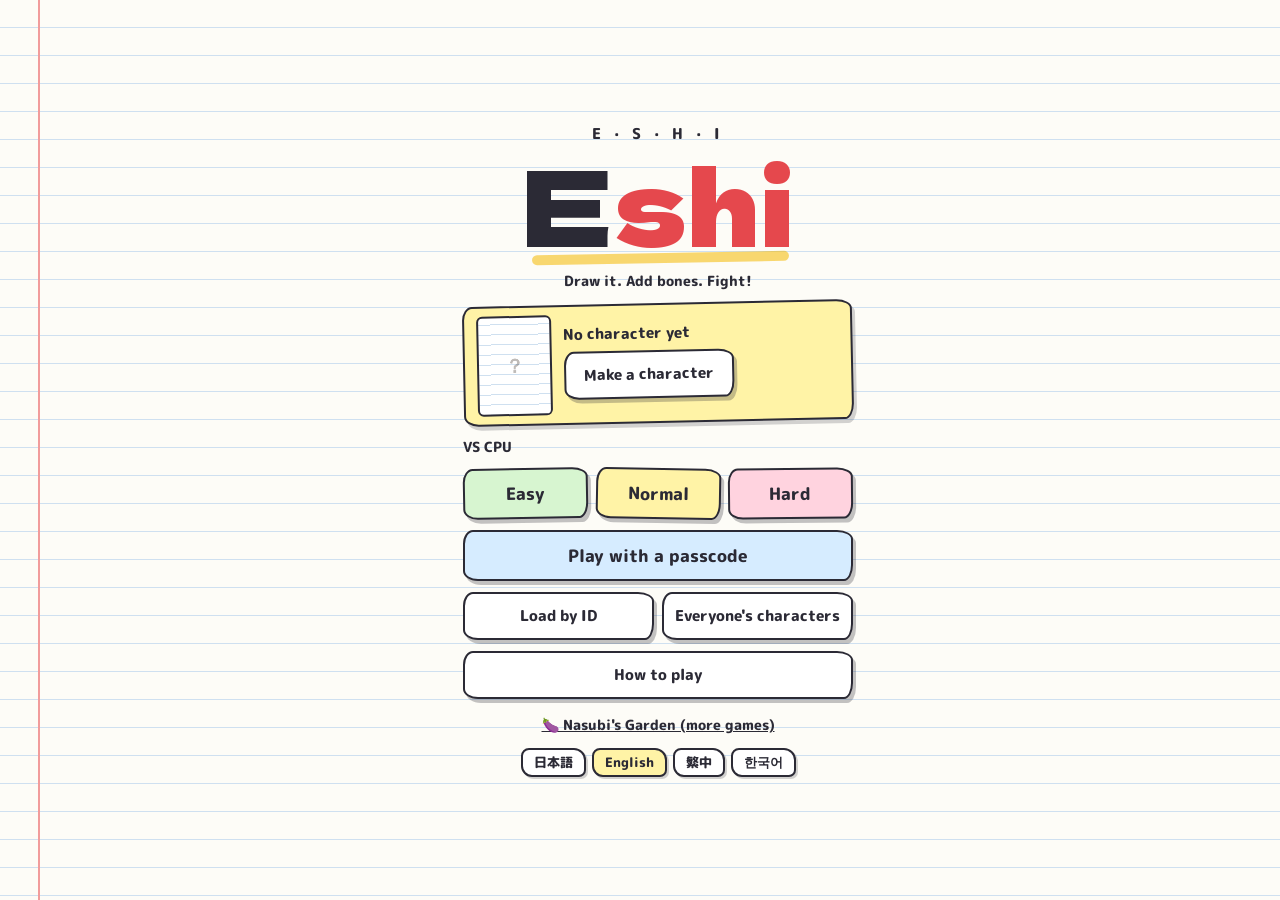
==== index.html @ fdffa98e "広告：結果画面が出たらすぐ見せる（最初の1.2秒は押しても反応しない） Co-Authored-By: Claude Opus 5.5 <noreply@anthropic.com> Claude-S" ====
<!doctype html>
<html lang="ja">
<head>
<!-- Google tag (gtag.js) -->
<script async src="https://www.googletagmanager.com/gtag/js?id=G-5RB6XMN0QR"></script>
<script>
  window.dataLayer = window.dataLayer || [];
  function gtag(){dataLayer.push(arguments);}
  gtag('js', new Date());
  gtag('config', 'G-5RB6XMN0QR');
</script>
<meta charset="utf-8">
<meta name="viewport" content="width=device-width,initial-scale=1,maximum-scale=1,user-scalable=no,viewport-fit=cover">
<meta name="theme-color" content="#fdfcf7">
<meta name="description" content="頭と体・うで・あしを描いて、骨を入れて戦う。描いたキャラで、あいことば対戦。">
<title>絵私（えし）</title>
<link rel="manifest" href="manifest.json">
<link rel="icon" href="icons/icon-192.png">
<link rel="apple-touch-icon" href="icons/icon-192.png">
<meta property="og:title" content="絵私（えし）">
<meta property="og:description" content="頭と体・うで・あしを描いて、骨を入れて戦う。描いたキャラで、あいことば対戦。">
<meta property="og:image" content="https://nasubi-no-oniwa.github.io/eshi/icons/icon-512.png">
<link rel="preconnect" href="https://fonts.googleapis.com">
<link rel="preconnect" href="https://fonts.gstatic.com" crossorigin>
<link href="https://fonts.googleapis.com/css2?family=Dela+Gothic+One&family=M+PLUS+Rounded+1c:wght@500;800;900&display=swap" rel="stylesheet">
<link rel="stylesheet" href="css/style.css">
<!-- nasubi-track: 結果画面とXへの投稿の回数を記録（ゲームの動きには影響しない） -->
<script>(function(){try{var G="eshi",IDS=["ov-result"];
function ev(n){try{if(typeof gtag==='function')gtag('event',n,{game:G});}catch(e){}}
var o=window.open;window.open=function(u){try{if(/intent\/(post|tweet)/.test(String(u)))ev('x_share');}catch(e){}return o.apply(window,arguments);};
if(!IDS.length)return;
function vis(e){if(!e||!e.isConnected||e.closest('[hidden]'))return false;var r=e.getBoundingClientRect();if(r.width<1||r.height<1)return false;for(var n=e;n&&n.nodeType===1;n=n.parentElement){var s=getComputedStyle(n);if(s.display==='none'||s.visibility==='hidden'||parseFloat(s.opacity)<0.05)return false;}return true;}
var was={};setInterval(function(){try{var any=false;for(var i=0;i<IDS.length;i++){if(vis(document.getElementById(IDS[i])))any=true;}if(any&&!was.v)ev('result_view');was.v=any;}catch(e){}},700);
}catch(e){}})();</script>
<!-- nasubi-ad: 結果画面の決めた場所に広告の帯（と、決めた作品だけその下に大きい広告）を出す（遊んでいる最中は出さない・ボタンに重ねない・広告の幅320pxを切らない・結果が出たらすぐ見せるが、最初の1.2秒は押しても反応しない・結果画面が出るたびに読みこみ直す（30秒に1回まで）） -->
<script>(function(){try{var C=[{"a": "#ov-result .card", "v": "#ov-result"}],BIG=1,AD='https://nasubi-no-oniwa.github.io/ad/',AD2='https://nasubi-no-oniwa.github.io/ad/big.html',LOCK=1200,MIN=30000;
if(/[?&]noad=1/.test(location.search))return;
var ifr=null,ifr2=null,boxes=[],bigs=[],since=0,shown=false,last=0;
function vis(e){if(!e||!e.isConnected||e.closest('[hidden]'))return false;var r=e.getBoundingClientRect();if(r.width<1||r.height<1)return false;for(var n=e;n&&n.nodeType===1;n=n.parentElement){var s=getComputedStyle(n);if(s.display==='none'||s.visibility==='hidden'||parseFloat(s.opacity)<0.05)return false;}return true;}
function mk(){var b=document.createElement('div');b.className='nsb-ad';b.style.cssText='display:block;position:static;float:none;box-sizing:content-box;width:320px;min-width:320px;max-width:none;height:50px;margin:20px calc((100% - 320px) / 2) 0;padding:0;border:0;background:none;box-shadow:none;border-radius:0;transform:none;overflow:hidden;flex:0 0 auto;align-self:center;transform:rotate(.6deg);';return b;}
function mk2(){var g=document.createElement('div');g.className='nsb-ad nsb-big';g.style.cssText='display:block;position:static;float:none;box-sizing:content-box;width:300px;min-width:300px;max-width:none;height:250px;margin:20px calc((100% - 300px) / 2) 0;padding:0;border:0;background:none;box-shadow:none;border-radius:0;transform:none;overflow:hidden;flex:0 0 auto;align-self:center;transform:rotate(.6deg);';return g;}
function mkf(u,w,h){var f=document.createElement('iframe');f.title='ad';f.setAttribute('scrolling','no');f.width=w;f.height=h;f.style.cssText='border:0;margin:0;padding:0;width:'+w+'px;height:'+h+'px;display:block;max-width:none;visibility:hidden;pointer-events:none';f.src=u;return f;}
function rel(f,u){try{f.contentWindow.location.replace(u);}catch(_){f.src=u;}}
function place(){for(var i=0;i<C.length;i++){var a=document.querySelector(C[i].a);if(!a)continue;var b=boxes[i]||(boxes[i]=mk());if(C[i].p==='first'){if(a.firstElementChild!==b)a.insertBefore(b,a.firstChild);}else if(b.parentNode!==a)a.appendChild(b);
if(BIG){var g=bigs[i]||(bigs[i]=mk2());if(b.nextSibling!==g)a.insertBefore(g,b.nextSibling);}}}
function hide(){if(ifr){ifr.style.visibility='hidden';ifr.style.pointerEvents='none';}if(ifr2){ifr2.style.visibility='hidden';ifr2.style.pointerEvents='none';}}
function tick(){try{place();var k=-1;for(var i=0;i<C.length;i++){var v=document.querySelector(C[i].v),b=boxes[i];if(b&&vis(v)&&vis(b)){k=i;break;}}
if(k<0){since=0;shown=false;hide();return;}
var now=Date.now();if(!since)since=now;var pe=(now-since<LOCK)?'none':'auto';
if(!ifr)ifr=mkf(AD,320,50);if(BIG&&!ifr2)ifr2=mkf(AD2,300,250);
var fresh=false;if(ifr.parentNode!==boxes[k]){boxes[k].appendChild(ifr);fresh=true;}if(BIG&&ifr2.parentNode!==bigs[k]){bigs[k].appendChild(ifr2);fresh=true;}
if(fresh)last=now;else if(!shown&&now-last>=MIN){rel(ifr,AD);if(ifr2)rel(ifr2,AD2);last=now;}
ifr.style.visibility='visible';ifr.style.pointerEvents=pe;if(ifr2){ifr2.style.visibility='visible';ifr2.style.pointerEvents=pe;}shown=true;}catch(_){}}
function go(){place();try{new MutationObserver(place).observe(document.body,{childList:true,subtree:true});}catch(_){}setInterval(tick,300);}
if(document.body)go();else document.addEventListener('DOMContentLoaded',go);
}catch(e){}})();</script>
</head>
<body>
<!-- タイトル -->
<section id="title" class="screen active">
  <div class="title-box">
    <p class="kana" data-i="kana">え　し</p>
    <h1 class="logo" data-ih="logo">絵<span>私</span></h1>
    <p class="tag" data-i="tag">描いて、骨を入れて、たたかえ。</p>
    <div class="my-char"><canvas id="t-preview" width="150" height="200"></canvas><div><p id="t-name" data-i="no_char">まだキャラがいません</p><button class="btn sub" id="btn-edit" data-i="make_char">キャラをつくる</button><p class="t-id" id="t-id"></p><p class="pool" id="t-pool"></p></div></div>
    <div class="menu">
      <p class="menu-label" data-i="vs_cpu">CPUとたいせん</p>
      <div class="lv-row">
        <button class="btn lv" data-level="easy" data-i="easy">よわい</button>
        <button class="btn lv" data-level="normal" data-i="normal">ふつう</button>
        <button class="btn lv" data-level="hard" data-i="hard">つよい</button>
      </div>
      <button class="btn online" id="btn-online" data-i="online">あいことばで対戦</button>
      <div class="two-row"><button class="btn sub" id="btn-find" data-i="find_btn">IDでよぶ</button><button class="btn sub" id="btn-gal" data-i="gal_btn">みんなのキャラ</button></div>
      <button class="btn sub" id="btn-howto" data-i="howto">あそびかた</button>
    </div>
    <a class="home-link" href="https://nasubi-no-oniwa.github.io/" data-i="home_e">🍆 なすびのお庭へ</a>
    <div class="langs" role="group" aria-label="Language"><button type="button" data-lang="ja">日本語</button><button type="button" data-lang="en">English</button><button type="button" data-lang="zh">繁中</button><button type="button" data-lang="ko">한국어</button></div>
  </div>
</section>

<!-- キャラをつくる -->
<section id="editor" class="screen">
  <div class="ed-top">
    <button class="mini" id="ed-back" data-i="back">もどる</button>
    <input id="ed-name" maxlength="8" placeholder="キャラの名前" data-ip="char_name" autocomplete="off">
    <b class="ed-timer" id="ed-timer" hidden>60</b>
    <button class="mini" id="ed-help" aria-label="使いかた" data-ia="help">？</button>
    <button class="mini" id="ed-more" aria-label="そのほか" data-ia="more">…</button>
    <button class="mini go" id="ed-done" data-i="done">完成！</button>
  </div>
  <div class="ed-tabbar"><button class="ed-arrow" id="ed-prev" aria-label="前のパーツ" data-ia="prev_part">‹</button><div id="ed-tabs" class="ed-tabs"></div><button class="ed-arrow" id="ed-next" aria-label="次のパーツ" data-ia="next_part">›</button></div>
  <div id="ed-wrap" class="ed-wrap"><canvas id="ed-canvas"></canvas>
    <div class="ed-tip" id="ed-bone-tip"></div>
    <div class="ed-zoom"><button id="ed-zin">＋</button><button id="ed-zout">－</button><button id="ed-zfit" data-i="fit">全体</button></div>
    <p class="ed-stat" id="ed-stat"></p>
    <div id="ed-menu" class="ed-menu" hidden><button id="ed-sample" data-i="sample">おてほんを出す</button><button id="ed-mirror">左右コピー</button><button id="ed-clear" class="warn" data-i="clear_part">このパーツを全部消す</button></div>
  </div>
  <div id="ed-tools" class="ed-tools">
    <button data-tool="pen"><i>✏️</i><span data-i="t_pen">ペン</span></button><button data-tool="fill"><i>🪣</i><span data-i="t_fill">ぬる</span></button><button data-tool="erase"><i>🧽</i><span data-i="t_erase">けす</span></button><button data-tool="shape"><i>🔷</i><span data-i="t_shape">図形</span></button><button data-tool="stamp"><i>⭐</i><span data-i="t_stamp">スタンプ</span></button><button data-tool="bone" class="bone"><i>🦴</i><span data-i="t_bone">骨</span></button><button id="ed-undo" class="undo"><i>↶</i><span data-i="t_undo">もどす</span></button>
  </div>
  <div class="ed-paint"><div id="ed-colors" class="ed-colors"></div><button id="ed-size-btn" class="ed-size-btn" aria-label="ふとさ" data-ia="size"><i id="ed-size-dot"></i></button>
    <div class="ed-size" id="ed-size-pop" hidden><span data-i="size">ふとさ</span><input type="range" id="ed-size" min="2" max="48" step="1" value="8"><b id="ed-size-n">8</b></div>
  </div>
</section>

<!-- たたかう -->
<section id="fight" class="screen">
  <canvas id="view"></canvas>
  <div class="hud">
    <div class="note s0"><b class="nm" id="nm0" data-i="you">あなた</b><div class="bars" id="bars0"></div></div>
    <div class="mid"><div class="timer" id="timer">90</div><button class="mini quit" id="btn-quit" data-i="quit">やめる</button><span class="watchers" id="watchers" hidden></span></div>
    <div class="note s1"><b class="nm" id="nm1">CPU</b><div class="bars" id="bars1"></div></div>
  </div>
  <div id="hurt-flash"></div>
  <div id="pops"></div>
  <div id="cheers"></div>
  <div class="watch-tag" id="watch-tag" hidden data-i="watching">観戦中</div>
  <div class="cheer-bar" id="cheer-bar" hidden><button data-e="0">👏</button><button data-e="1">🔥</button><button data-e="2">😂</button><button data-e="3">😱</button><button data-e="4">💪</button><button data-e="5">✨</button></div>
  <div class="big-msg" id="big-msg"></div>
  <div class="stick" id="stick"><i></i></div>
  <div class="pad">
    <button id="b-jump" class="pb jump"><span data-i="jump">ジャンプ</span></button>
    <button id="b-atk" class="pb atk"><span data-i="punch">パンチ</span></button>
  </div>
</section>

<div class="overlay" id="ov-result">
  <div class="card">
    <h2 id="res-title" data-i="win">かち！</h2>
    <p id="res-sub"></p>
    <div class="gallery"><figure><canvas id="g0" width="150" height="200"></canvas><figcaption id="gn0"></figcaption></figure><b>VS</b><figure><canvas id="g1" width="150" height="200"></canvas><figcaption id="gn1"></figcaption></figure></div>
    <button class="btn sub" id="btn-keep" data-i="keep_one">相手のキャラをライバル帳に入れる</button>
    <button class="btn sub" id="btn-savedraw" hidden data-i="save_draw">描いたキャラを保存する（IDがつく）</button>
    <button class="btn primary" id="btn-again" data-i="again">もう一回</button>
    <p class="hint" id="again-msg"></p>
    <button class="btn sub" id="btn-reedit" data-i="edit_char">キャラをなおす</button>
    <button class="btn sub" id="btn-title" data-i="to_title">タイトルへ</button>
  </div>
</div>
<div class="overlay" id="ov-online">
  <div class="card">
    <h2 class="small" data-i="online">あいことばで対戦</h2>
    <div id="online-form">
      <div class="mode-pick" id="mode-pick"><button data-mode="normal" class="on" data-i="mode_now">いまのキャラで</button><button data-mode="raku" data-ih="mode_raku">らくがきバトル<small>ふたりで60秒で描く</small></button></div>
      <label class="field-l"><span data-i="passcode">あいことば</span><input id="in-code" maxlength="20" autocomplete="off" placeholder="例：えし123" data-ip="ex_code"></label>
      <label class="field-l"><span data-i="name">なまえ</span><input id="in-name" maxlength="8" autocomplete="off" placeholder="ななし" data-ip="noname"></label>
      <p class="hint" data-ih="online_note">同じあいことばを入れた人と対戦します。3人目からは<b>観戦</b>になります（応援スタンプを送れます）。<br>あそびかたは、さきに入った人のほうになります。</p>
      <button class="btn primary wide" id="btn-join" data-i="join">はいる</button>
    </div>
    <div id="online-wait" hidden>
      <p class="wait-code"><span data-i="wait_pre">あいことば「</span><b id="wait-code"></b><span data-i="wait_post">」</span></p>
      <p class="wait-msg" id="wait-msg" data-i="waiting">あいてを待っています…</p>
      <button class="btn sub wide" id="btn-copy" data-i="copy_link">さそうリンクをコピー</button>
    </div>
    <p class="err" id="online-err"></p>
    <button class="btn sub wide" id="btn-online-close" data-i="back">もどる</button>
  </div>
</div>
<div class="overlay" id="ov-howto">
  <div class="card howto">
    <h2 data-i="howto">あそびかた</h2>
    <ul>
      <li data-ih="h1"><b>キャラをつくる</b>：頭と体・左うで・右うで・左あし・右あし（＋かざり2つ）を描きます。色は10色＋🎨で好きな色、ふとさは自由。「ペン」で描く、「ぬる」で線にかこまれた所をぬりつぶす、「けす」で消す。</li>
      <li data-ih="h2"><b>骨</b>：うで・あしには、まっすぐな骨が入っています。骨をタップすると関節が増え、関節をドラッグすると曲がります（関節をタップで消す）。描いた絵は、近い骨にくっついて動きます。</li>
      <li data-ih="h3"><b>うで</b>：骨が長いほど遠くまで届くけれど、当たるまで時間がかかる。関節が多いほど、当たる範囲が広くダメージも少し大きいけれど、やっぱり時間がかかる。</li>
      <li data-ih="h4"><b>あし</b>：長いほど速く歩けて高くとべるけれど、体が大きくなって当たりやすい。関節が多いと、ふらふらしてまっすぐ歩けない（そのぶん当たりにくい）。</li>
      <li data-ih="h5"><b>当たり</b>：攻撃が当たった腕・足が削れて、色が濃くなっていきます。0になるともげて吹っ飛びます。<b>頭</b>に当たると<b>クリティカル</b>（どこかの腕・足に大ダメージ＋少しよろける）。</li>
      <li data-ih="h6"><b>もげると</b>：足1本→けんけんで遅い／足0本→動けない。うで1本→攻撃の間かくが長い／うで0本→体当たりだけ。<b>4本ぜんぶもげたら負け</b>。</li>
      <li data-ih="h7"><b>90秒</b>たったら、残った腕・足の数が多いほうの勝ち（同じなら残りの合計）。</li>
      <li data-ih="h8"><b>見かた</b>：キャラはいつも相手の方を向きます。足もとの矢印は歩いている向き。自分のまわりの白い円が、パンチが届く範囲（相手が入るとオレンジ）。相手の赤い円が光ったら、パンチが来る合図。</li>
      <li data-ih="h9"><b>体力</b>：左上・右上のふせんの人形で、うで・あしの残りが分かります（緑→黄→赤、灰色はもげた）。</li>
      <li data-ih="h10"><b>操作</b>：スマホは画面の左側をドラッグして移動、右下でパンチとジャンプ。ジャンプ中にパンチすると、ふりおろし攻撃。PCは 矢印/WASD で移動、J でパンチ、K かスペースでジャンプ。</li>
      <li data-ih="h11"><b>キャラID</b>：完成すると、英数字8文字のIDがもらえます。IDを入れると、だれでもそのキャラを再現して使えます（自分のキャラにする・CPUの相手にする）。直して完成すると新しいIDになり、元のキャラは残ります。IDはスクショかメモをしておくと、機種変更しても戻せます。</li>
      <li data-ih="h12"><b>みんなのキャラ</b>：「公開する」をえらんだキャラの一覧です（新しい順・人気順）。変な絵は「通報」できます。自分のキャラは、作ったスマホから消せます。しばらく使われていないキャラは、いっぱいになると古い順に消えます。</li>
      <li data-ih="h13"><b>らくがきバトル</b>：あいことば対戦でえらべます。ふたり同時に<b>60秒</b>で描いて（おたがいに見えない）、「せーの」で発表してから戦います。体を描けなかったら黒い棒人間で戦います。</li>
      <li data-ih="h14"><b>観戦</b>：同じあいことばに3人目から入ると観戦になります（10人まで）。応援スタンプを送れます。</li>
      <li data-ih="h15"><b>かざり</b>：しっぽ・羽・角など、4つまで描けます。体の前に出すか後ろにするか選べます。当たり判定はなく、ゆらゆらゆれます。</li>
      <li data-ih="h16"><b>描く道具</b>：「図形」で直線・丸・四角、「スタンプ」で目・口・星など。2本指（PCはホイール）で拡大・移動できます。</li>
      <li data-ih="h17"><b>描くとき</b>：骨モードで黄色の●をドラッグすると、うで・あし・かざりのつく場所を動かせます（絵もいっしょに動く）。右上の「…」の「左右コピー」で反対がわにうつせます。</li>
    </ul>
    <button class="btn primary" id="btn-howto-close" data-i="close">とじる</button>
  </div>
</div>
<div class="overlay" id="ov-save">
  <div class="card">
    <h2 class="small" id="sv-title" data-i="sv_title">キャラにIDをつける</h2>
    <canvas id="sv-prev" class="mini-prev" width="120" height="160"></canvas>
    <div id="sv-form">
      <label class="field-l"><span data-i="author">作者名</span><input id="sv-author" maxlength="8" autocomplete="off" placeholder="ななし" data-ip="noname"></label>
      <label class="chk"><input type="checkbox" id="sv-pub"> <span data-i="sv_pub">「みんなのキャラ」に公開する</span></label>
      <label class="chk" id="sv-mine-l" hidden><input type="checkbox" id="sv-mine" checked> <span data-i="sv_mine">自分のキャラにする</span></label>
      <p class="hint" data-i="sv_hint">IDを教えると、だれでもこのキャラを使えます。公開すると、IDを知らない人も一覧から使えます。</p>
      <button class="btn primary wide" id="sv-ok" data-i="sv_ok">保存してIDをもらう</button>
      <button class="btn sub wide" id="sv-skip" data-i="sv_skip">IDなしで使う</button>
    </div>
    <div id="sv-done" hidden>
      <p class="hint" data-i="sv_id_l">このキャラのID</p>
      <p class="big-id" id="sv-id"></p>
      <button class="btn sub wide" id="sv-copy" data-i="copy_id">IDをコピー</button>
      <p class="hint warn" data-i="sv_warn">スクショかメモをしておくと、機種変更しても戻せます</p>
      <button class="btn primary wide" id="sv-close">OK</button>
    </div>
    <p class="err" id="sv-err"></p>
  </div>
</div>
<div class="overlay" id="ov-find">
  <div class="card">
    <h2 class="small" data-i="find_title">IDでキャラをよぶ</h2>
    <div class="id-row"><input id="in-id" maxlength="8" autocomplete="off" autocapitalize="characters" spellcheck="false" placeholder="英数字8文字" data-ip="id_ph"><button class="btn primary" id="btn-find-go" data-i="call">よぶ</button></div>
    <p class="err" id="find-err"></p>
    <div id="my-ids" class="my-ids"></div>
    <button class="btn sub wide" id="btn-find-close" data-i="back">もどる</button>
  </div>
</div>
<div class="overlay" id="ov-gal">
  <div class="card gal">
    <h2 class="small" data-i="gal_title">みんなのキャラ</h2>
    <div class="gal-tabs" id="gal-tabs"><button data-sort="t" class="on" data-i="gal_new">新しい順</button><button data-sort="uses" data-i="gal_pop">人気順</button></div>
    <div class="gal-grid" id="gal-grid"></div>
    <p class="hint" id="gal-msg"></p>
    <button class="btn sub wide" id="gal-more" hidden data-i="gal_more">もっと見る</button>
    <button class="btn sub wide" id="gal-close" data-i="back">もどる</button>
  </div>
</div>
<div class="overlay" id="ov-char">
  <div class="card">
    <canvas id="cd-prev" class="mini-prev" width="150" height="200"></canvas>
    <h2 class="small" id="cd-name"></h2>
    <p class="cd-meta" id="cd-meta"></p>
    <button class="btn primary wide" id="cd-use" data-i="cd_use">自分のキャラにする</button>
    <p class="menu-label" data-i="cd_cpu">CPUの相手にして戦う</p>
    <div class="lv-row" id="cd-lv"><button class="btn lv" data-level="easy" data-i="easy">よわい</button><button class="btn lv" data-level="normal" data-i="normal">ふつう</button><button class="btn lv" data-level="hard" data-i="hard">つよい</button></div>
    <button class="btn sub wide" id="cd-keep" data-i="cd_keep">ライバル帳に入れる</button>
    <div class="cd-small"><button class="mini" id="cd-copy" data-i="copy_id">IDをコピー</button><button class="mini" id="cd-report" data-i="report">通報する</button><button class="mini warn" id="cd-del" data-i="del_char">このキャラを消す</button></div>
    <p class="err" id="cd-err"></p>
    <button class="btn sub wide" id="cd-close" data-i="back">もどる</button>
  </div>
</div>
<div class="overlay" id="ov-drawwait">
  <div class="card">
    <h2 class="small" id="dw-title" data-i="dw_title0">ふたりが描いています</h2>
    <div class="dw-timer" id="dw-timer">60</div>
    <p class="hint" id="dw-msg" data-i="dw_msg0">描きおわったら、「せーの」で発表！</p>
    <div class="cheer-bar in-card" id="dw-cheer" hidden><button data-e="0">👏</button><button data-e="1">🔥</button><button data-e="2">😂</button><button data-e="3">😱</button><button data-e="4">💪</button><button data-e="5">✨</button></div>
    <button class="btn sub wide" id="dw-quit" data-i="quit">やめる</button>
  </div>
</div>
<div class="overlay reveal-ov" id="ov-reveal">
  <div class="reveal">
    <p class="rv-say" id="rv-say" data-i="rv_ready">せーの…</p>
    <div class="rv-row"><figure id="rvf0"><canvas id="rv0" width="150" height="200"></canvas><figcaption id="rvn0"></figcaption></figure><b>VS</b><figure id="rvf1"><canvas id="rv1" width="150" height="200"></canvas><figcaption id="rvn1"></figcaption></figure></div>
  </div>
</div>
<div id="coach" class="coach" hidden><div class="coach-ring" id="coach-ring"></div><div class="coach-box" id="coach-box"><p id="coach-text"></p><div class="coach-btns"><button class="mini" id="coach-skip" data-i="skip">とばす</button><span id="coach-n"></span><button class="mini go" id="coach-next" data-i="next">つぎへ</button></div></div></div>
<div id="toast" class="toast"></div>
<script src="js/i18n.js"></script>
<script src="lib/three.min.js"></script>
<script src="js/char.js"></script>
<script src="js/editor.js"></script>
<script src="js/model.js"></script>
<script src="js/sim.js"></script>
<script src="js/cpu.js"></script>
<script src="js/online.js"></script>
<script src="js/store.js"></script>
<script src="js/firebase-config.js"></script>
<script src="js/main.js"></script>
</body>
</html>
---- css/style.css ----
/* ノートの上で戦う：方眼ノート・ふせん・えんぴつ書きの見た目 */
:root { --ink: #2b2a35; --paper: #fdfcf7; --line: #cfe0f0; --margin: #f19c9c; --gold: #f5b800; --red: #e5484d; --blue: #3b82f6; --purple: #7c5cff;
  --note-y: #fff3a6; --note-p: #ffd3df; --note-b: #d6ecff; --note-g: #d7f5d0;
  --round: "M PLUS Rounded 1c", "Hiragino Maru Gothic ProN", sans-serif; --display: "Dela Gothic One", "M PLUS Rounded 1c", sans-serif;
  --wob: 10px 16px 9px 15px / 14px 9px 16px 10px; }
* { box-sizing: border-box; -webkit-tap-highlight-color: transparent; }
html, body { margin: 0; height: 100%; overflow: hidden; color: var(--ink); font-family: var(--round); font-weight: 800; -webkit-user-select: none; user-select: none; touch-action: manipulation; overscroll-behavior: none;
  background-color: var(--paper); background-image: linear-gradient(90deg, transparent 38px, var(--margin) 38px, var(--margin) 40px, transparent 40px), repeating-linear-gradient(180deg, transparent 0 27px, var(--line) 27px 28px); }
button { font-family: inherit; font-weight: 800; color: inherit; cursor: pointer; }
.screen { position: fixed; inset: 0; display: none; flex-direction: column; align-items: center; }
.screen.active { display: flex; }
/* ふせんのボタン */
.btn { border: 2.5px solid var(--ink); border-radius: var(--wob); background: #fff; padding: 11px 18px; font-size: 17px; box-shadow: 3px 4px 0 rgba(43,42,53,.28); }
.btn:active { transform: translate(2px, 3px); box-shadow: 1px 1px 0 rgba(43,42,53,.28); }
.btn:disabled { opacity: .5; }
.btn.primary { background: var(--note-g); }
.btn.sub { background: #fff; font-size: 15px; }
.btn.online { background: var(--note-b); }
.btn.wide { width: 100%; }
.mini { border: 2px solid var(--ink); border-radius: 8px 12px 7px 11px; background: #fff; font-size: 12px; padding: 5px 8px; flex-shrink: 0; white-space: nowrap; }
.mini:disabled { opacity: .35; }

/* タイトル */
#title { justify-content: center; overflow: auto; padding: 14px 14px 14px 50px; }
.title-box { text-align: center; width: 100%; max-width: 390px; }
.proto { display: inline-block; margin: 0 0 4px; background: var(--ink); color: #fff; border-radius: 6px 10px 5px 9px; padding: 2px 14px; font-size: 12px; transform: rotate(-3deg); }
.kana { margin: 0; font-size: 15px; letter-spacing: .3em; }
.logo { font-family: var(--display); font-weight: 400; font-size: clamp(64px, 24vw, 104px); margin: 0; white-space: nowrap; line-height: 1.1; color: var(--ink); position: relative; display: inline-block; }
.logo span { color: var(--red); }
.logo::after { content: ""; position: absolute; left: 4%; right: 2%; bottom: -4px; height: 10px; background: rgba(245,184,0,.55); border-radius: 6px; transform: rotate(-1deg); z-index: -1; }
.tag { margin: 12px 0 12px; font-size: 14px; }
.my-char { display: flex; align-items: center; gap: 12px; background: var(--note-y); border: 2.5px solid var(--ink); border-radius: var(--wob); padding: 8px 12px; margin-bottom: 14px; text-align: left; transform: rotate(-1.2deg); box-shadow: 3px 4px 0 rgba(43,42,53,.2); }
.my-char canvas { width: 75px; height: 100px; background: #fff; background-image: repeating-linear-gradient(0deg, transparent 0 9px, var(--line) 9px 10px); border-radius: 6px; border: 2px solid var(--ink); flex-shrink: 0; }
.my-char p { margin: 0 0 6px; font-size: 15px; }
.menu { display: flex; flex-direction: column; gap: 11px; }
.menu-label { margin: 0; font-size: 14px; text-align: left; }
.lv-row { display: flex; gap: 8px; } .btn.lv { flex: 1; padding: 11px 4px; }
.btn.lv[data-level="easy"] { background: var(--note-g); transform: rotate(-1deg); } .btn.lv[data-level="normal"] { background: var(--note-y); transform: rotate(1deg); } .btn.lv[data-level="hard"] { background: var(--note-p); transform: rotate(-.6deg); }
.home-link { display: inline-block; margin-top: 16px; color: var(--ink); font-size: 14px; }

/* キャラをつくる */
#editor { padding: 6px 8px calc(8px + env(safe-area-inset-bottom, 0px)); gap: 5px; }
#editor > * { width: 100%; max-width: 520px; }
.ed-top { display: flex; gap: 6px; align-items: center; }
#ed-name { flex: 1; min-width: 0; font: inherit; font-size: 16px; padding: 6px 10px; border: 2.5px solid var(--ink); border-radius: var(--wob); background: #fff; -webkit-user-select: text; user-select: text; }
.ed-tabs { display: flex; gap: 3px; }
.ed-tabs button { flex: 1; min-width: 0; border: 2px solid var(--ink); border-radius: 8px 8px 3px 3px; background: #fff; font-size: 11px; padding: 6px 0; white-space: nowrap; overflow: hidden; }
.ed-tabs button.on { background: var(--note-y); transform: translateY(-2px); }
.ed-tabs button[data-part^="ex"] { background: #f4f0ff; } .ed-tabs button[data-part^="ex"].on { background: #e0d6ff; }
.ed-tools { display: flex; gap: 4px; align-items: center; }
.ed-tools { gap: 3px; } .ed-tools button[data-tool] { border: 2px solid var(--ink); border-radius: 8px 12px 7px 11px; background: #fff; font-size: 12px; padding: 5px 8px; white-space: nowrap; }
.ed-tools .mini { font-size: 11px; padding: 5px 6px; }
.ed-tools button[data-tool].on { background: var(--ink); color: #fff; }
.ed-tools button.bone.on { background: var(--purple); }
.grow { flex: 1; }
.ed-tip { margin: 0; font-size: 11px; color: var(--purple); height: 30px; line-height: 15px; text-align: center; overflow: hidden; }
.ed-wrap { flex: 1; min-height: 0; display: flex; align-items: center; justify-content: center; }
#ed-canvas { border: 2.5px solid var(--ink); border-radius: 6px; touch-action: none; background: #fff; box-shadow: 4px 5px 0 rgba(43,42,53,.2); }
.ed-stat { margin: 0; font-size: 12px; text-align: center; font-weight: 500; min-height: 17px; } .ed-stat b { font-weight: 900; }
.ed-colors { display: grid; grid-template-columns: repeat(11, 1fr); gap: 4px; }
.ed-colors button { aspect-ratio: 1; border-radius: 50%; border: 2.5px solid var(--ink); padding: 0; min-width: 0; font-size: 14px; }
.ed-colors button.free { background: conic-gradient(#ef4444, #f5b800, #22c55e, #3b82f6, #8b5cf6, #ef4444); }
.ed-colors button.on { outline: 3px solid var(--gold); outline-offset: 1px; transform: scale(1.1); }
#ed-color-in { position: absolute; width: 1px; height: 1px; opacity: 0; pointer-events: none; }
.ed-size { display: flex; align-items: center; gap: 8px; font-size: 12px; }
.ed-size input { flex: 1; accent-color: var(--ink); }
.ed-size i { display: block; border-radius: 50%; border: 2px solid var(--ink); flex-shrink: 0; }

/* たたかう */
#fight { background: #d8b98e; }
#view { position: absolute; inset: 0; width: 100%; height: 100%; display: block; touch-action: none; }
.hud { position: absolute; left: 0; right: 0; top: 0; display: flex; justify-content: space-between; gap: 6px; padding: 8px; align-items: flex-start; pointer-events: none; padding-top: calc(8px + env(safe-area-inset-top, 0px)); }
.note { position: relative; width: 132px; flex-shrink: 1; min-width: 0; padding: 6px 6px 7px; border: 2px solid rgba(43,42,53,.85); border-radius: 3px 3px 10px 3px; box-shadow: 2px 4px 0 rgba(43,42,53,.25); display: flex; flex-direction: column; gap: 3px; }
.note.s0 { background: var(--note-b); transform: rotate(-2deg); } .note.s1 { background: var(--note-p); transform: rotate(2deg); }
.note::before { content: ""; position: absolute; left: 50%; top: -9px; width: 40px; height: 14px; margin-left: -20px; background: rgba(255,255,255,.65); border: 1px solid rgba(0,0,0,.08); transform: rotate(-3deg); }
.nm { font-size: 12px; overflow: hidden; text-overflow: ellipsis; white-space: nowrap; border-bottom: 2px dashed rgba(43,42,53,.4); padding-bottom: 1px; }
.bars { display: flex; gap: 4px; align-items: center; }
.doll { width: 42px; height: 48px; flex-shrink: 0; }
.doll .hd, .doll .bd { fill: #fff; stroke: var(--ink); stroke-width: 3; }
.doll path { stroke-width: 7; stroke-linecap: round; fill: none; stroke: #22c55e; transition: stroke .2s; }
.doll path.gone { stroke-dasharray: 3 5; stroke-width: 4; }
.doll path.hit { stroke: #fff !important; }
.nums { display: grid; grid-template-columns: 1fr; gap: 0; font-size: 10px; line-height: 12px; min-width: 0; flex: 1; }
.nums span { display: flex; justify-content: space-between; gap: 2px; white-space: nowrap; }
.nums span b { font-weight: 900; }
.nums span.gone { text-decoration: line-through; }
.mid { display: flex; flex-direction: column; align-items: center; gap: 6px; }
.timer { font-family: var(--display); font-weight: 400; font-size: 28px; min-width: 58px; text-align: center; background: #fff; border: 3px solid var(--ink); border-radius: 50% 45% 52% 48% / 48% 52% 46% 54%; line-height: 1.6; padding: 0 6px; }
.timer.hurry { color: var(--red); border-color: var(--red); }
.quit { pointer-events: auto; opacity: .85; }
#pops { position: absolute; inset: 0; pointer-events: none; overflow: hidden; }
.pop { position: absolute; transform: translate(-50%, -50%); font-family: var(--display); font-weight: 400; font-size: 22px; color: #fff; -webkit-text-stroke: 4px var(--ink); paint-order: stroke fill; animation: pop .8s forwards; white-space: nowrap; }
.pop.crit { color: var(--gold); font-size: 30px; }
.pop.break { color: var(--red); font-size: 26px; }
@keyframes pop { 0% { opacity: 0; transform: translate(-50%, -30%) scale(.6); } 15% { opacity: 1; transform: translate(-50%, -60%) scale(1.15); } 100% { opacity: 0; transform: translate(-50%, -160%) scale(1); } }
.big-msg { position: absolute; left: 0; right: 0; top: 34%; text-align: center; font-family: var(--display); font-weight: 400; font-size: clamp(40px, 14vw, 84px); color: #fff; -webkit-text-stroke: 6px var(--ink); paint-order: stroke fill; pointer-events: none; opacity: 0; transition: opacity .2s, transform .2s; transform: scale(.8) rotate(-3deg); }
.big-msg.show { opacity: 1; transform: scale(1) rotate(-3deg); }
.big-msg small { display: block; font-size: .36em; -webkit-text-stroke: 4px var(--ink); }
/* えんぴつで描いたスティック */
.stick { position: absolute; width: 120px; height: 120px; border-radius: 52% 48% 50% 50% / 48% 52% 49% 51%; border: 3px dashed rgba(43,42,53,.55); background: rgba(255,255,255,.3); left: 22px; bottom: calc(26px + env(safe-area-inset-bottom, 0px)); pointer-events: none; }
.stick i { position: absolute; left: 50%; top: 50%; width: 52px; height: 52px; margin: -26px 0 0 -26px; border-radius: 50%; background: #fff; border: 3px solid var(--ink); box-shadow: 2px 3px 0 rgba(43,42,53,.3); }
.pad { position: absolute; right: 14px; bottom: calc(20px + env(safe-area-inset-bottom, 0px)); display: flex; gap: 14px; align-items: flex-end; }
.pb { border: 3px solid var(--ink); touch-action: none; padding: 0; }
.pb span { pointer-events: none; }
/* パンチ：赤いはんこ */
.pb.atk { width: 90px; height: 90px; border-radius: 50%; background: var(--red); color: #fff; font-size: 19px; box-shadow: inset 0 0 0 5px var(--red), inset 0 0 0 8px #fff, 3px 5px 0 rgba(43,42,53,.35); transform: rotate(-8deg); }
/* ジャンプ：ふせん */
.pb.jump { width: 74px; height: 58px; border-radius: 3px 3px 12px 3px; background: var(--note-y); font-size: 13px; white-space: nowrap; margin-bottom: 34px; box-shadow: 3px 4px 0 rgba(43,42,53,.3); transform: rotate(5deg); }
.pb.on { filter: brightness(.88); translate: 2px 3px; }
@media (hover: hover) and (pointer: fine) { .stick { display: none; } }

/* 重ねる画面 */
.overlay { position: fixed; inset: 0; display: none; align-items: center; justify-content: center; background: rgba(43,42,53,.4); z-index: 20; padding: 16px; }
.overlay.show { display: flex; }
.card { background-color: var(--paper); background-image: repeating-linear-gradient(180deg, transparent 0 25px, var(--line) 25px 26px); border: 2.5px solid var(--ink); border-radius: 4px 4px 14px 4px; box-shadow: 4px 6px 0 rgba(43,42,53,.3); padding: 18px 20px; width: 100%; max-width: 380px; text-align: center; display: flex; flex-direction: column; gap: 10px; max-height: 100%; overflow: auto; transform: rotate(-.6deg); }
.card h2 { font-family: var(--display); font-weight: 400; font-size: 40px; margin: 0; }
.card h2.small { font-size: 26px; }
.card h2.win { color: var(--red); } .card h2.lose { color: #5b7fb5; }
.card p { margin: 0; font-size: 14px; }
#res-sub { white-space: pre-line; }
.howto h2 { font-size: 26px; } .howto ul { text-align: left; font-weight: 500; font-size: 13px; line-height: 1.75; padding-left: 1.2em; margin: 0; } .howto b { font-weight: 900; }
#online-form, #online-wait { display: flex; flex-direction: column; gap: 10px; }
#online-form[hidden], #online-wait[hidden] { display: none; }
.field-l { display: flex; flex-direction: column; gap: 4px; font-size: 13px; text-align: left; }
.field-l input { font: inherit; font-size: 18px; font-weight: 800; color: var(--ink); padding: 10px 12px; border-radius: var(--wob); border: 2.5px solid var(--ink); background: #fff; outline: none; -webkit-user-select: text; user-select: text; }
.hint { margin: 0; font-size: 12px; font-weight: 500; line-height: 1.6; } .hint:empty { display: none; }
.err { margin: 0; font-size: 13px; color: var(--red); } .err:empty { display: none; }
.wait-code b { font-size: 20px; color: var(--purple); }
.toast { position: fixed; left: 50%; bottom: 90px; transform: translate(-50%, 20px); background: var(--ink); color: #fff; padding: 7px 16px; border-radius: 8px 14px 7px 12px; font-size: 13px; opacity: 0; transition: .25s; pointer-events: none; z-index: 30; max-width: 92vw; text-align: center; }
.toast.show { opacity: 1; transform: translate(-50%, 0); }

/* 描く画面：広いキャンバス・拡大・図形とスタンプ */
.ed-tabs { overflow-x: auto; scrollbar-width: none; } .ed-tabs::-webkit-scrollbar { display: none; }
.ed-tabs button { flex: 0 0 auto; min-width: 54px; padding: 6px 6px; }
.ed-tools { overflow-x: auto; scrollbar-width: none; } .ed-tools::-webkit-scrollbar { display: none; }
.ed-tools2 { margin-top: -1px; }
.ed-wrap { position: relative; width: 100%; }
#ed-canvas { border: none; border-radius: 0; box-shadow: none; background: transparent; display: block; }
.ed-zoom { position: absolute; right: 4px; top: 4px; display: flex; flex-direction: column; gap: 4px; }
.ed-zoom button { border: 2px solid var(--ink); border-radius: 8px; background: rgba(255,255,255,.92); font-size: 13px; padding: 4px 7px; min-width: 38px; }
.ed-tip { height: auto; min-height: 30px; display: flex; gap: 4px; align-items: center; justify-content: center; flex-wrap: nowrap; overflow-x: auto; scrollbar-width: none; line-height: 14px; }
.ed-tip::-webkit-scrollbar { display: none; }
.ed-tip button { flex: 0 0 auto; border: 2px solid var(--ink); border-radius: 8px 12px 7px 11px; background: #fff; font-size: 12px; padding: 4px 8px; white-space: nowrap; color: var(--ink); }
.ed-tip button.on { background: var(--note-y); }

/* だれの攻撃か：自分の攻撃は青、相手の攻撃は赤 */
.pop.mine { color: #cfe6ff; -webkit-text-stroke-color: #1d4ed8; }
.pop.theirs { color: #ffd0d0; -webkit-text-stroke-color: #b91c1c; font-size: 26px; }
.pop.crit { font-size: 30px; }
#hurt-flash { position: absolute; inset: 0; pointer-events: none; box-shadow: inset 0 0 0 0 rgba(229,72,77,0); }
#hurt-flash.on { animation: hurt .45s ease-out; }
@keyframes hurt { 0% { box-shadow: inset 0 0 60px 22px rgba(229,72,77,.75); } 100% { box-shadow: inset 0 0 0 0 rgba(229,72,77,0); } }
.note.shake { animation: nshake .35s; }
.note.s0.shake { --r: -2deg; } .note.s1.shake { --r: 2deg; }
@keyframes nshake { 0%,100% { transform: rotate(var(--r)) translateX(0); } 20% { transform: rotate(var(--r)) translateX(-6px); } 40% { transform: rotate(var(--r)) translateX(6px); } 60% { transform: rotate(var(--r)) translateX(-4px); } 80% { transform: rotate(var(--r)) translateX(3px); } }

.gallery { display: flex; align-items: center; justify-content: center; gap: 8px; }
.gallery figure { margin: 0; display: flex; flex-direction: column; align-items: center; gap: 3px; }
.gallery canvas { width: 108px; height: 144px; background: #fff; background-image: repeating-linear-gradient(0deg, transparent 0 11px, var(--line) 11px 12px); border: 2px solid var(--ink); border-radius: 4px; transform: rotate(-2deg); box-shadow: 2px 3px 0 rgba(43,42,53,.25); }
.gallery figure:last-child canvas { transform: rotate(2deg); }
.gallery figcaption { font-size: 12px; max-width: 110px; overflow: hidden; text-overflow: ellipsis; white-space: nowrap; }
.gallery b { font-family: var(--display); font-weight: 400; font-size: 22px; color: var(--red); }
.my-char .pool { margin: 6px 0 0; font-size: 11px; font-weight: 500; }

/* はじめてのガイド */
.coach { position: fixed; inset: 0; z-index: 40; }
.coach[hidden] { display: none; }
.coach-ring { position: fixed; border: 4px solid var(--gold); border-radius: 12px; box-shadow: 0 0 0 9999px rgba(43,42,53,.55); pointer-events: none; transition: all .25s; }
.coach-box { position: fixed; left: 50%; transform: translateX(-50%) rotate(-1deg); width: min(340px, 92vw); background: var(--note-y); border: 2.5px solid var(--ink); border-radius: 3px 3px 12px 3px; padding: 10px 12px; box-shadow: 3px 5px 0 rgba(43,42,53,.3); transition: top .25s; }
.coach-box p { margin: 0 0 8px; font-size: 14px; line-height: 1.6; font-weight: 600; }
.coach-btns { display: flex; justify-content: space-between; align-items: center; font-size: 12px; }
.coach-btns .go { background: var(--ink); color: #fff; font-size: 13px; padding: 6px 14px; }

/* ===== 描く画面 v2：スマホに入りきるように（上：完成、下：道具と色） ===== */
#editor { gap: 4px; padding: calc(6px + env(safe-area-inset-top, 0px)) 8px calc(6px + env(safe-area-inset-bottom, 0px)); }
.ed-top { gap: 5px; }
.ed-top .mini { padding: 6px 8px; }
#ed-name { font-size: 16px; padding: 5px 9px; }
.mini.go { background: var(--note-g); font-weight: 900; font-size: 13px; padding: 6px 10px; box-shadow: 2px 3px 0 rgba(43,42,53,.25); }
.ed-tabbar { display: flex; align-items: stretch; gap: 3px; }
.ed-arrow { flex: 0 0 28px; border: 2px solid var(--ink); border-radius: 8px; background: #fff; font-size: 18px; line-height: 1; padding: 0; color: var(--ink); }
.ed-tabbar .ed-tabs { flex: 1; min-width: 0; scroll-snap-type: x proximity; padding-top: 3px;
  -webkit-mask-image: linear-gradient(90deg, transparent 0, #000 10px, #000 calc(100% - 10px), transparent 100%); mask-image: linear-gradient(90deg, transparent 0, #000 10px, #000 calc(100% - 10px), transparent 100%); }
.ed-tabbar .ed-tabs button { scroll-snap-align: center; min-width: 56px; font-size: 12px; padding: 7px 8px; }
.ed-tabbar .ed-tabs button:first-child { margin-left: 6px; } .ed-tabbar .ed-tabs button:last-child { margin-right: 6px; }
.ed-wrap { border-radius: 6px; }
.ed-tip { position: absolute; left: 4px; right: 50px; top: 4px; min-height: 0; justify-content: flex-start; z-index: 2; pointer-events: auto; padding: 2px; }
.ed-tip:empty { display: none; }
.ed-tip.text { display: block; background: rgba(255,255,255,.9); border: 1.5px solid var(--purple); border-radius: 8px; padding: 4px 7px; font-size: 11px; line-height: 15px; white-space: normal; text-align: left; }
.ed-tip button { background: rgba(255,255,255,.95); }
.ed-stat { position: absolute; left: 50%; bottom: 4px; transform: translateX(-50%); width: max-content; max-width: calc(100% - 8px); background: rgba(255,255,255,.9); border: 1.5px solid rgba(43,42,53,.25); border-radius: 8px; padding: 2px 8px; font-size: 11px; line-height: 15px; pointer-events: none; min-height: 0; z-index: 2; }
.ed-stat:empty { display: none; }
.ed-zoom { z-index: 2; }
.ed-zoom button { min-width: 40px; padding: 5px 6px; }
.ed-menu { position: absolute; right: 4px; top: 4px; z-index: 5; display: flex; flex-direction: column; gap: 6px; background: var(--note-y); border: 2.5px solid var(--ink); border-radius: var(--wob); padding: 10px; box-shadow: 3px 4px 0 rgba(43,42,53,.25); }
.ed-menu[hidden] { display: none; }
.ed-menu button { border: 2px solid var(--ink); border-radius: 8px 12px 7px 11px; background: #fff; font-size: 13px; padding: 8px 12px; text-align: left; color: var(--ink); }
.ed-menu button:disabled { opacity: .35; }
.ed-menu button.warn { color: var(--red); }
#editor .ed-tools { display: grid; grid-template-columns: repeat(7, 1fr); gap: 3px; overflow: visible; }
#editor .ed-tools button { display: flex; flex-direction: column; align-items: center; gap: 1px; min-width: 0; padding: 4px 0 3px; font-size: 10.5px; line-height: 1.1; border: 2px solid var(--ink); border-radius: 8px 12px 7px 11px; background: #fff; color: var(--ink); white-space: nowrap; overflow: hidden; }
#editor .ed-tools button i { font-style: normal; font-size: 17px; line-height: 1.1; }
#editor .ed-tools button.undo { background: #f3f1ea; }
#editor .ed-tools button.undo:disabled { opacity: .35; }
.ed-paint { position: relative; display: flex; align-items: center; gap: 6px; }
.ed-paint .ed-colors { flex: 1; min-width: 0; gap: 3px; }
.ed-size-btn { flex: 0 0 38px; height: 38px; border: 2.5px solid var(--ink); border-radius: 10px; background: #fff repeating-linear-gradient(0deg, transparent 0 7px, #e5eef7 7px 8px); display: flex; align-items: center; justify-content: center; padding: 0; }
.ed-size-btn.on { outline: 3px solid var(--gold); }
.ed-size-btn i { display: block; border-radius: 50%; border: 1.5px solid var(--ink); }
.ed-size { position: absolute; right: 0; bottom: calc(100% + 8px); left: 0; z-index: 6; background: var(--note-y); border: 2.5px solid var(--ink); border-radius: var(--wob); padding: 10px 12px; box-shadow: 3px 4px 0 rgba(43,42,53,.25); }
.ed-size[hidden] { display: none; }
.ed-size b { min-width: 24px; text-align: right; }
@media (min-height: 760px) { #editor .ed-tools button { padding: 6px 0 5px; font-size: 11.5px; } #editor .ed-tools button i { font-size: 19px; } .ed-tabbar .ed-tabs button { padding: 8px; } }
#editor .ed-tools button.on { background: var(--ink); color: #fff; }
#editor .ed-tools button.bone.on { background: var(--purple); }
@media (max-width: 345px) { #editor .ed-tools button { font-size: 9.5px; letter-spacing: -.5px; } }

/* ===== キャラID・みんなのキャラ・観戦・らくがきバトル ===== */
.two-row { display: flex; gap: 8px; } .two-row .btn { flex: 1; padding-left: 4px; padding-right: 4px; }
.t-id { margin: 4px 0 0; font-size: 12px; font-weight: 800; letter-spacing: .5px; } .t-id:empty { display: none; }
.t-id button { margin-left: 4px; border: 1.5px solid var(--ink); border-radius: 6px; background: #fff; font-size: 11px; padding: 1px 6px; color: var(--ink); }
.mini-prev { align-self: center; background: #fff; border: 2px solid var(--ink); border-radius: 4px; box-shadow: 2px 3px 0 rgba(43,42,53,.15); }
.chk { display: flex; align-items: center; gap: 8px; font-size: 14px; font-weight: 800; text-align: left; }
.chk input { width: 22px; height: 22px; accent-color: var(--purple); flex-shrink: 0; }
.big-id { font-family: var(--display); font-size: 34px !important; letter-spacing: 3px; color: var(--purple); background: #fff; border: 2.5px dashed var(--purple); border-radius: 10px; padding: 6px 4px; -webkit-user-select: all; user-select: all; }
.hint.warn { color: #b45309; font-weight: 800; }
.id-row { display: flex; gap: 8px; }
.id-row input { flex: 1; min-width: 0; font: inherit; font-size: 22px; font-weight: 900; letter-spacing: 2px; text-transform: uppercase; color: var(--ink); padding: 8px 10px; border-radius: var(--wob); border: 2.5px solid var(--ink); background: #fff; outline: none; -webkit-user-select: text; user-select: text; }
.id-row .btn { padding: 8px 14px; }
.my-ids { display: flex; flex-direction: column; gap: 6px; text-align: left; }
.my-ids:empty { display: none; }
.my-ids p { font-size: 12px; font-weight: 800; }
.my-ids button { display: flex; justify-content: space-between; align-items: center; border: 2px solid var(--ink); border-radius: 8px 12px 7px 11px; background: #fff; padding: 7px 10px; font-size: 13px; color: var(--ink); }
.my-ids button b { letter-spacing: 1px; color: var(--purple); }
.cd-meta { font-size: 12px !important; font-weight: 500; }
.cd-small { display: flex; gap: 6px; justify-content: center; flex-wrap: wrap; }
.mini.warn { color: var(--red); }
.card.gal { max-width: 460px; height: 100%; }
.gal-tabs { display: flex; gap: 6px; }
.gal-tabs button { flex: 1; border: 2px solid var(--ink); border-radius: 8px 8px 3px 3px; background: #fff; padding: 7px; font-size: 13px; font-weight: 800; color: var(--ink); }
.gal-tabs button.on { background: var(--note-y); }
.gal-grid { display: grid; grid-template-columns: repeat(3, 1fr); gap: 8px; flex: 1; min-height: 0; overflow: auto; align-content: start; padding: 2px; }
.gal-grid button { display: flex; flex-direction: column; align-items: stretch; gap: 2px; border: 2px solid var(--ink); border-radius: 6px; background: #fff; padding: 4px; color: var(--ink); min-width: 0; }
.gal-grid img { width: 100%; aspect-ratio: 3/4; object-fit: contain; border-radius: 3px; }
.gal-grid b { font-size: 12px; white-space: nowrap; overflow: hidden; text-overflow: ellipsis; }
.gal-grid small { font-size: 10px; color: #6b6474; white-space: nowrap; overflow: hidden; text-overflow: ellipsis; }
.mode-pick { display: flex; gap: 6px; }
.mode-pick button { flex: 1; border: 2.5px solid var(--ink); border-radius: var(--wob); background: #fff; padding: 9px 4px; font-size: 14px; font-weight: 900; color: var(--ink); display: flex; flex-direction: column; align-items: center; gap: 2px; }
.mode-pick button small { font-size: 10px; font-weight: 500; }
.mode-pick button.on { background: var(--note-y); box-shadow: 2px 3px 0 rgba(43,42,53,.25); transform: rotate(-1deg); }
.ed-timer { flex: 0 0 auto; min-width: 42px; text-align: center; font-family: var(--display); font-weight: 400; font-size: 22px; line-height: 34px; height: 36px; border: 2.5px solid var(--ink); border-radius: 50%; background: #fff; }
.ed-timer[hidden] { display: none; }
.ed-timer.hurry { background: var(--red); color: #fff; animation: pulse .5s infinite alternate; }
@keyframes pulse { to { transform: scale(1.12); } }
#editor.raku #ed-back, #editor.raku #ed-help, #editor.raku #ed-sample { display: none; }
.watchers { font-size: 12px; font-weight: 900; background: #fff; border: 2px solid var(--ink); border-radius: 10px; padding: 1px 7px; }
.watchers[hidden] { display: none; }
.watch-tag { position: absolute; left: 50%; top: 142px; transform: translateX(-50%) rotate(-2deg); background: var(--note-b); border: 2px solid var(--ink); border-radius: 6px; padding: 3px 12px; font-weight: 900; font-size: 13px; pointer-events: none; }
.watch-tag[hidden] { display: none; }
.cheer-bar { position: absolute; left: 50%; bottom: calc(14px + env(safe-area-inset-bottom, 0px)); transform: translateX(-50%); display: flex; gap: 6px; background: rgba(255,255,255,.92); border: 2.5px solid var(--ink); border-radius: 14px; padding: 6px 8px; z-index: 5; }
.cheer-bar[hidden] { display: none; }
.cheer-bar.in-card { position: static; transform: none; justify-content: center; }
.cheer-bar button { font-size: 26px; line-height: 1; background: none; border: none; padding: 4px; }
.cheer-bar button:active { transform: scale(1.3); }
#cheers { position: absolute; inset: 0; pointer-events: none; overflow: hidden; z-index: 6; }
#ov-drawwait #cheers-dw { position: fixed; }
.cheer-pop { position: absolute; bottom: 90px; display: flex; flex-direction: column; align-items: center; animation: cheerUp 2.2s ease-out forwards; }
.cheer-pop span { font-size: 38px; line-height: 1; }
.cheer-pop small { font-size: 10px; font-weight: 900; background: rgba(255,255,255,.9); border-radius: 6px; padding: 0 5px; }
@keyframes cheerUp { 0% { transform: translateY(0) scale(.6); opacity: 0; } 15% { transform: translateY(-30px) scale(1.15); opacity: 1; } 100% { transform: translateY(-260px) scale(1); opacity: 0; } }
.dw-timer { align-self: center; font-family: var(--display); font-size: 56px; line-height: 1; width: 110px; height: 110px; border: 3px solid var(--ink); border-radius: 50%; background: #fff; display: flex; align-items: center; justify-content: center; }
.reveal-ov { background: rgba(253,252,247,.96); z-index: 25; }
.reveal { text-align: center; }
.rv-say { font-family: var(--display); font-size: 54px; margin: 0 0 18px; }
.rv-row { display: flex; align-items: center; gap: 10px; justify-content: center; }
.rv-row b { font-family: var(--display); font-weight: 400; font-size: 28px; color: var(--red); }
.rv-row figure { margin: 0; background: #fff; border: 2.5px solid var(--ink); border-radius: 4px; padding: 6px; box-shadow: 3px 4px 0 rgba(43,42,53,.2); transform: rotateY(90deg); transition: transform .45s cubic-bezier(.2,1.4,.4,1); }
.rv-row figure canvas { width: min(36vw, 150px); height: auto; display: block; }
.rv-row figcaption { font-size: 13px; font-weight: 900; margin-top: 4px; }
.reveal.open figure { transform: rotateY(0) rotate(-2deg); } .reveal.open figure + b + figure { transform: rotateY(0) rotate(2deg); transition-delay: .12s; }
.chk[hidden] { display: none; }
.t-id .gone { color: var(--red); font-weight: 800; font-size: 11px; }
.t-id s { opacity: .6; }
.my-ids button.gone { opacity: .55; } .my-ids button em { font-style: normal; color: var(--red); font-size: 11px; }

/* ことばの切りかえ（ふせん風） */
.langs{display:flex;flex-wrap:wrap;gap:6px;justify-content:center;margin-top:12px}
.langs button{font:800 13px var(--round);background:#fff;color:var(--ink);border:2px solid var(--ink);border-radius:8px 12px 7px 11px;padding:3px 11px;cursor:pointer;box-shadow:2px 2px 0 rgba(43,42,53,.2)}
.langs button[aria-pressed="true"]{background:var(--note-y)}
/* 中国語：M PLUS にない字は丸ゴシックの Chiron GoRound TC で */
html[data-lang="zh"]{--round:"M PLUS Rounded 1c","Chiron GoRound TC",sans-serif;--display:"Dela Gothic One","Chiron GoRound TC",sans-serif}
/* 韓国語：題字は Black Han Sans、本文は手書き風の丸文字 Jua */
html[data-lang="ko"]{--round:"Jua","M PLUS Rounded 1c",sans-serif;--display:"Black Han Sans","Dela Gothic One",sans-serif}
html[data-lang="ko"] body, html[data-lang="ko"] button, html[data-lang="ko"] input{font-weight:400}
.big-msg small{font-size:min(.36em,4.4vw);padding:0 10px}
/* せまい画面（320px など）でも、ことばボタン4つを1行に */
@media (max-width:340px){.langs{gap:4px}.langs button{padding:3px 7px;font-size:12px}}
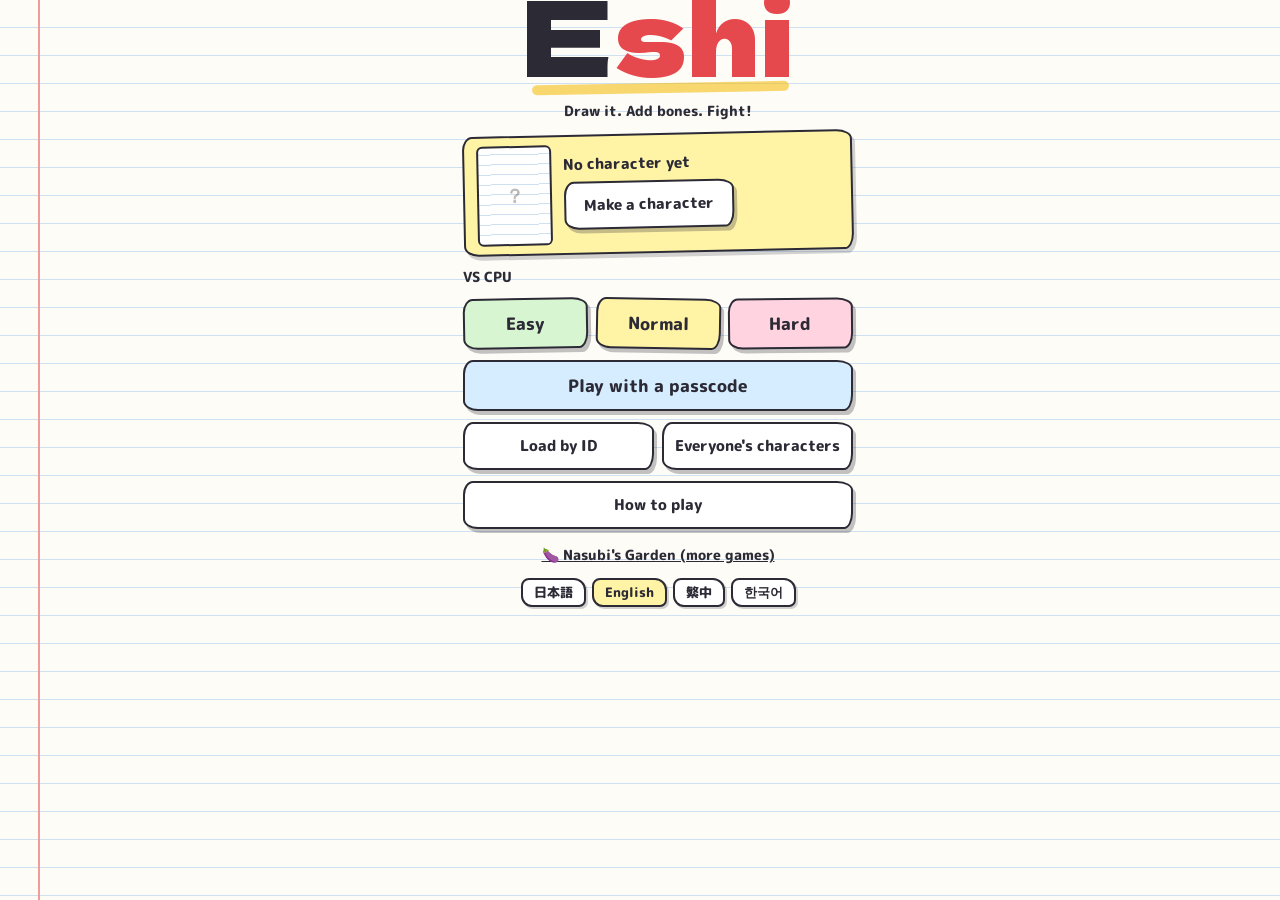
==== commit f96f0848: "広告：タイトル画面（遊ぶ前の画面）にも出す（帯と大きい広告。遊び始めたら消す） Co-Authored-By: Claude Opus 5.5 <noreply@anthropic.com> Clau" ====
--- a/index.html
+++ b/index.html
@@ -32,25 +32,35 @@
 function vis(e){if(!e||!e.isConnected||e.closest('[hidden]'))return false;var r=e.getBoundingClientRect();if(r.width<1||r.height<1)return false;for(var n=e;n&&n.nodeType===1;n=n.parentElement){var s=getComputedStyle(n);if(s.display==='none'||s.visibility==='hidden'||parseFloat(s.opacity)<0.05)return false;}return true;}
 var was={};setInterval(function(){try{var any=false;for(var i=0;i<IDS.length;i++){if(vis(document.getElementById(IDS[i])))any=true;}if(any&&!was.v)ev('result_view');was.v=any;}catch(e){}},700);
 }catch(e){}})();</script>
-<!-- nasubi-ad: 結果画面の決めた場所に広告の帯（と、決めた作品だけその下に大きい広告）を出す（遊んでいる最中は出さない・ボタンに重ねない・広告の幅320pxを切らない・結果が出たらすぐ見せるが、最初の1.2秒は押しても反応しない・結果画面が出るたびに読みこみ直す（30秒に1回まで）） -->
-<script>(function(){try{var C=[{"a": "#ov-result .card", "v": "#ov-result"}],BIG=1,AD='https://nasubi-no-oniwa.github.io/ad/',AD2='https://nasubi-no-oniwa.github.io/ad/big.html',LOCK=1200,MIN=30000;
+<!-- nasubi-ad: 結果画面とタイトル画面の決めた場所に広告の帯（と、決めた場所だけその下に大きい広告）を出す（遊んでいる最中は出さない・ボタンに重ねない・広告の幅320pxを切らない・画面が出たらすぐ見せるが、最初の1.2秒は押しても反応しない・画面が出るたびに読みこみ直す（場所ごとに30秒に1回まで）） -->
+<script>(function(){try{var C=[{"a": "#ov-result .card", "v": "#ov-result"}, {"a": "#title div.title-box", "v": "#title", "t": 1, "b": 1, "m": 20, "x": "", "x2": ""}],BIG=1,M=20,EX="transform:rotate(.6deg);",EX2="transform:rotate(.6deg);",AD='https://nasubi-no-oniwa.github.io/ad/',AD2='https://nasubi-no-oniwa.github.io/ad/big.html',LOCK=1200,MIN=30000;
 if(/[?&]noad=1/.test(location.search))return;
-var ifr=null,ifr2=null,boxes=[],bigs=[],since=0,shown=false,last=0;
+var S=[];
 function vis(e){if(!e||!e.isConnected||e.closest('[hidden]'))return false;var r=e.getBoundingClientRect();if(r.width<1||r.height<1)return false;for(var n=e;n&&n.nodeType===1;n=n.parentElement){var s=getComputedStyle(n);if(s.display==='none'||s.visibility==='hidden'||parseFloat(s.opacity)<0.05)return false;}return true;}
-function mk(){var b=document.createElement('div');b.className='nsb-ad';b.style.cssText='display:block;position:static;float:none;box-sizing:content-box;width:320px;min-width:320px;max-width:none;height:50px;margin:20px calc((100% - 320px) / 2) 0;padding:0;border:0;background:none;box-shadow:none;border-radius:0;transform:none;overflow:hidden;flex:0 0 auto;align-self:center;transform:rotate(.6deg);';return b;}
-function mk2(){var g=document.createElement('div');g.className='nsb-ad nsb-big';g.style.cssText='display:block;position:static;float:none;box-sizing:content-box;width:300px;min-width:300px;max-width:none;height:250px;margin:20px calc((100% - 300px) / 2) 0;padding:0;border:0;background:none;box-shadow:none;border-radius:0;transform:none;overflow:hidden;flex:0 0 auto;align-self:center;transform:rotate(.6deg);';return g;}
+function opt(i,k,d){return C[i][k]===undefined?d:C[i][k];}
+function mk(i){var b=document.createElement('div');b.className='nsb-ad';b.style.cssText='display:block;position:static;float:none;box-sizing:content-box;width:320px;min-width:320px;max-width:none;height:50px;margin:'+opt(i,'m',M)+'px calc((100% - 320px) / 2) 0;padding:0;border:0;background:none;box-shadow:none;border-radius:0;transform:none;overflow:hidden;flex:0 0 auto;align-self:center;'+opt(i,'x',EX);return b;}
+function mk2(i){var g=document.createElement('div');g.className='nsb-ad nsb-big';g.style.cssText='display:block;position:static;float:none;box-sizing:content-box;width:300px;min-width:300px;max-width:none;height:250px;margin:20px calc((100% - 300px) / 2) 0;padding:0;border:0;background:none;box-shadow:none;border-radius:0;transform:none;overflow:hidden;flex:0 0 auto;align-self:center;'+opt(i,'x2',EX2);return g;}
 function mkf(u,w,h){var f=document.createElement('iframe');f.title='ad';f.setAttribute('scrolling','no');f.width=w;f.height=h;f.style.cssText='border:0;margin:0;padding:0;width:'+w+'px;height:'+h+'px;display:block;max-width:none;visibility:hidden;pointer-events:none';f.src=u;return f;}
 function rel(f,u){try{f.contentWindow.location.replace(u);}catch(_){f.src=u;}}
-function place(){for(var i=0;i<C.length;i++){var a=document.querySelector(C[i].a);if(!a)continue;var b=boxes[i]||(boxes[i]=mk());if(C[i].p==='first'){if(a.firstElementChild!==b)a.insertBefore(b,a.firstChild);}else if(b.parentNode!==a)a.appendChild(b);
-if(BIG){var g=bigs[i]||(bigs[i]=mk2());if(b.nextSibling!==g)a.insertBefore(g,b.nextSibling);}}}
-function hide(){if(ifr){ifr.style.visibility='hidden';ifr.style.pointerEvents='none';}if(ifr2){ifr2.style.visibility='hidden';ifr2.style.pointerEvents='none';}}
-function tick(){try{place();var k=-1;for(var i=0;i<C.length;i++){var v=document.querySelector(C[i].v),b=boxes[i];if(b&&vis(v)&&vis(b)){k=i;break;}}
-if(k<0){since=0;shown=false;hide();return;}
-var now=Date.now();if(!since)since=now;var pe=(now-since<LOCK)?'none':'auto';
-if(!ifr)ifr=mkf(AD,320,50);if(BIG&&!ifr2)ifr2=mkf(AD2,300,250);
-var fresh=false;if(ifr.parentNode!==boxes[k]){boxes[k].appendChild(ifr);fresh=true;}if(BIG&&ifr2.parentNode!==bigs[k]){bigs[k].appendChild(ifr2);fresh=true;}
-if(fresh)last=now;else if(!shown&&now-last>=MIN){rel(ifr,AD);if(ifr2)rel(ifr2,AD2);last=now;}
-ifr.style.visibility='visible';ifr.style.pointerEvents=pe;if(ifr2){ifr2.style.visibility='visible';ifr2.style.pointerEvents=pe;}shown=true;}catch(_){}}
+function place(){for(var i=0;i<C.length;i++){var a=document.querySelector(C[i].a);if(!a)continue;var s=S[i]||(S[i]={b:mk(i),g:opt(i,'b',BIG)?mk2(i):null,on:false,since:0,last:0,f:null,f2:null});var b=s.b;
+if(C[i].p==='first'){if(a.firstElementChild!==b)a.insertBefore(b,a.firstChild);}else if(b.parentNode!==a)a.appendChild(b);
+if(s.g&&b.nextSibling!==s.g)a.insertBefore(s.g,b.nextSibling);}}
+function off(s){if(s.f){s.f.style.visibility='hidden';s.f.style.pointerEvents='none';}if(s.f2){s.f2.style.visibility='hidden';s.f2.style.pointerEvents='none';}s.on=false;s.since=0;}
+function tick(){try{place();var k=-1,i,s,res=false;
+for(i=0;i<C.length;i++){s=S[i];if(!C[i].t&&s&&vis(document.querySelector(C[i].v))&&vis(s.b)){k=i;res=true;break;}}
+if(k<0)for(i=0;i<C.length;i++){s=S[i];if(C[i].t&&s&&vis(document.querySelector(C[i].v))&&vis(s.b)){k=i;break;}}
+for(i=0;i<C.length;i++){s=S[i];if(!s)continue;
+if(C[i].t){var d=(res&&vis(document.querySelector(C[i].v)))?'none':'block';if(s.b.style.display!==d){s.b.style.display=d;if(s.g)s.g.style.display=d;}}
+if(i!==k&&s.on)off(s);}
+if(k<0)return;
+s=S[k];var now=Date.now();
+if(!s.on){s.on=true;s.since=now;
+if(!s.f){s.f=mkf(AD,320,50);s.b.appendChild(s.f);if(s.g){s.f2=mkf(AD2,300,250);s.g.appendChild(s.f2);}s.last=now;}
+else if(now-s.last>=MIN){rel(s.f,AD);if(s.f2)rel(s.f2,AD2);s.last=now;}}
+if(s.f.parentNode!==s.b){s.b.appendChild(s.f);s.last=now;}if(s.f2&&s.f2.parentNode!==s.g){s.g.appendChild(s.f2);s.last=now;}
+var pe=(now-s.since<LOCK)?'none':'auto';
+s.f.style.visibility='visible';s.f.style.pointerEvents=pe;if(s.f2){s.f2.style.visibility='visible';s.f2.style.pointerEvents=pe;}
+}catch(_){}}
 function go(){place();try{new MutationObserver(place).observe(document.body,{childList:true,subtree:true});}catch(_){}setInterval(tick,300);}
 if(document.body)go();else document.addEventListener('DOMContentLoaded',go);
 }catch(e){}})();</script>
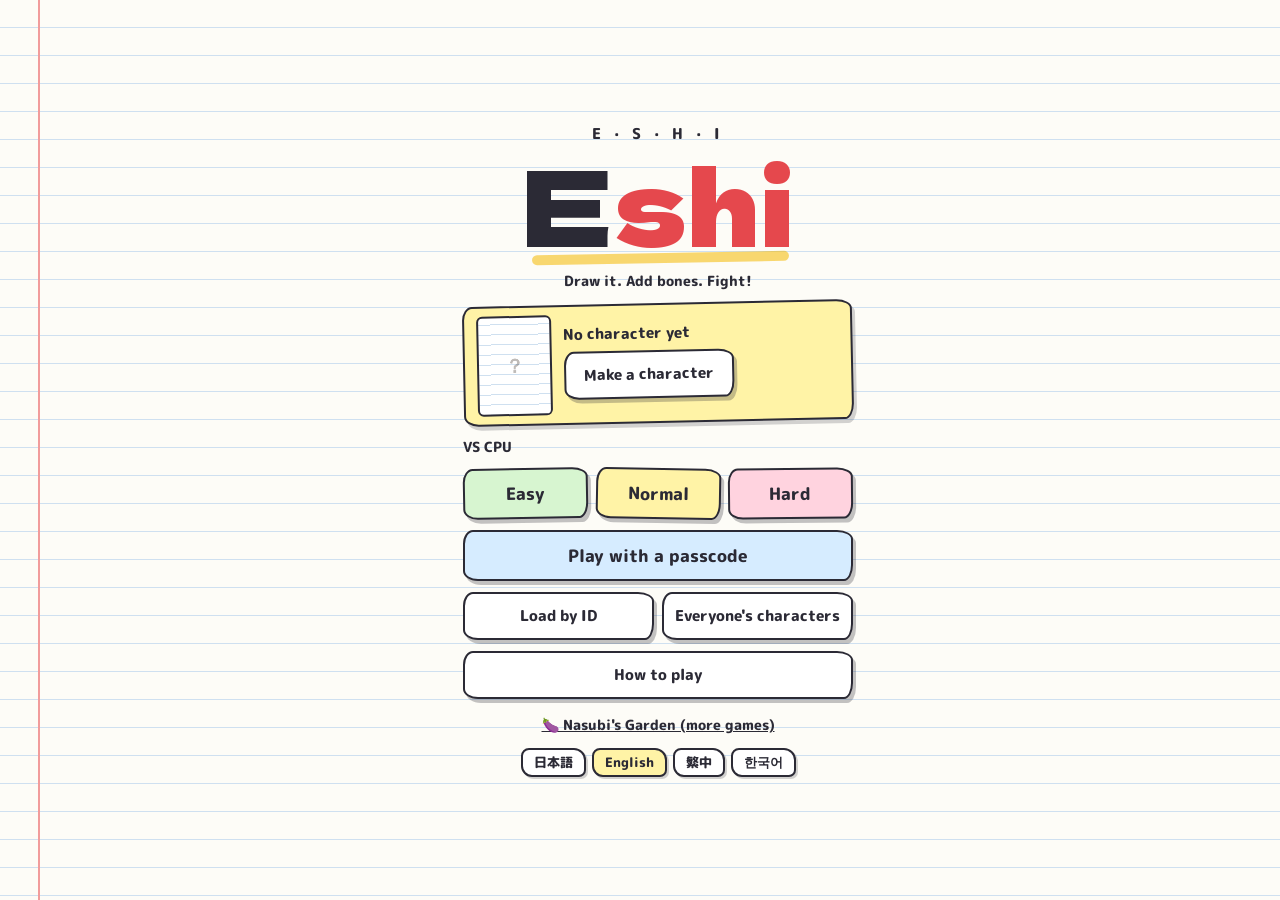
==== commit d321895f: "広告：スマホのときだけ出す（PCでは広告が来ず空白になるので、広告の場所を作らない） Co-Authored-By: Claude Opus 5.5 <noreply@anthropic.com> C" ====
--- a/index.html
+++ b/index.html
@@ -32,9 +32,10 @@
 function vis(e){if(!e||!e.isConnected||e.closest('[hidden]'))return false;var r=e.getBoundingClientRect();if(r.width<1||r.height<1)return false;for(var n=e;n&&n.nodeType===1;n=n.parentElement){var s=getComputedStyle(n);if(s.display==='none'||s.visibility==='hidden'||parseFloat(s.opacity)<0.05)return false;}return true;}
 var was={};setInterval(function(){try{var any=false;for(var i=0;i<IDS.length;i++){if(vis(document.getElementById(IDS[i])))any=true;}if(any&&!was.v)ev('result_view');was.v=any;}catch(e){}},700);
 }catch(e){}})();</script>
-<!-- nasubi-ad: 結果画面とタイトル画面の決めた場所に広告の帯（と、決めた場所だけその下に大きい広告）を出す（遊んでいる最中は出さない・ボタンに重ねない・広告の幅320pxを切らない・画面が出たらすぐ見せるが、最初の1.2秒は押しても反応しない・画面が出るたびに読みこみ直す（場所ごとに30秒に1回まで）） -->
+<!-- nasubi-ad: スマホのとき、結果画面とタイトル画面の決めた場所に広告の帯（と、決めた場所だけその下に大きい広告）を出す（遊んでいる最中は出さない・ボタンに重ねない・広告の幅320pxを切らない・画面が出たらすぐ見せるが、最初の1.2秒は押しても反応しない・画面が出るたびに読みこみ直す（場所ごとに30秒に1回まで）） -->
 <script>(function(){try{var C=[{"a": "#ov-result .card", "v": "#ov-result"}, {"a": "#title div.title-box", "v": "#title", "t": 1, "b": 1, "m": 20, "x": "", "x2": ""}],BIG=1,M=20,EX="transform:rotate(.6deg);",EX2="transform:rotate(.6deg);",AD='https://nasubi-no-oniwa.github.io/ad/',AD2='https://nasubi-no-oniwa.github.io/ad/big.html',LOCK=1200,MIN=30000;
 if(/[?&]noad=1/.test(location.search))return;
+if(!/iPhone|iPod|Android|Mobile|Windows Phone|BlackBerry/i.test(navigator.userAgent||''))return;
 var S=[];
 function vis(e){if(!e||!e.isConnected||e.closest('[hidden]'))return false;var r=e.getBoundingClientRect();if(r.width<1||r.height<1)return false;for(var n=e;n&&n.nodeType===1;n=n.parentElement){var s=getComputedStyle(n);if(s.display==='none'||s.visibility==='hidden'||parseFloat(s.opacity)<0.05)return false;}return true;}
 function opt(i,k,d){return C[i][k]===undefined?d:C[i][k];}
